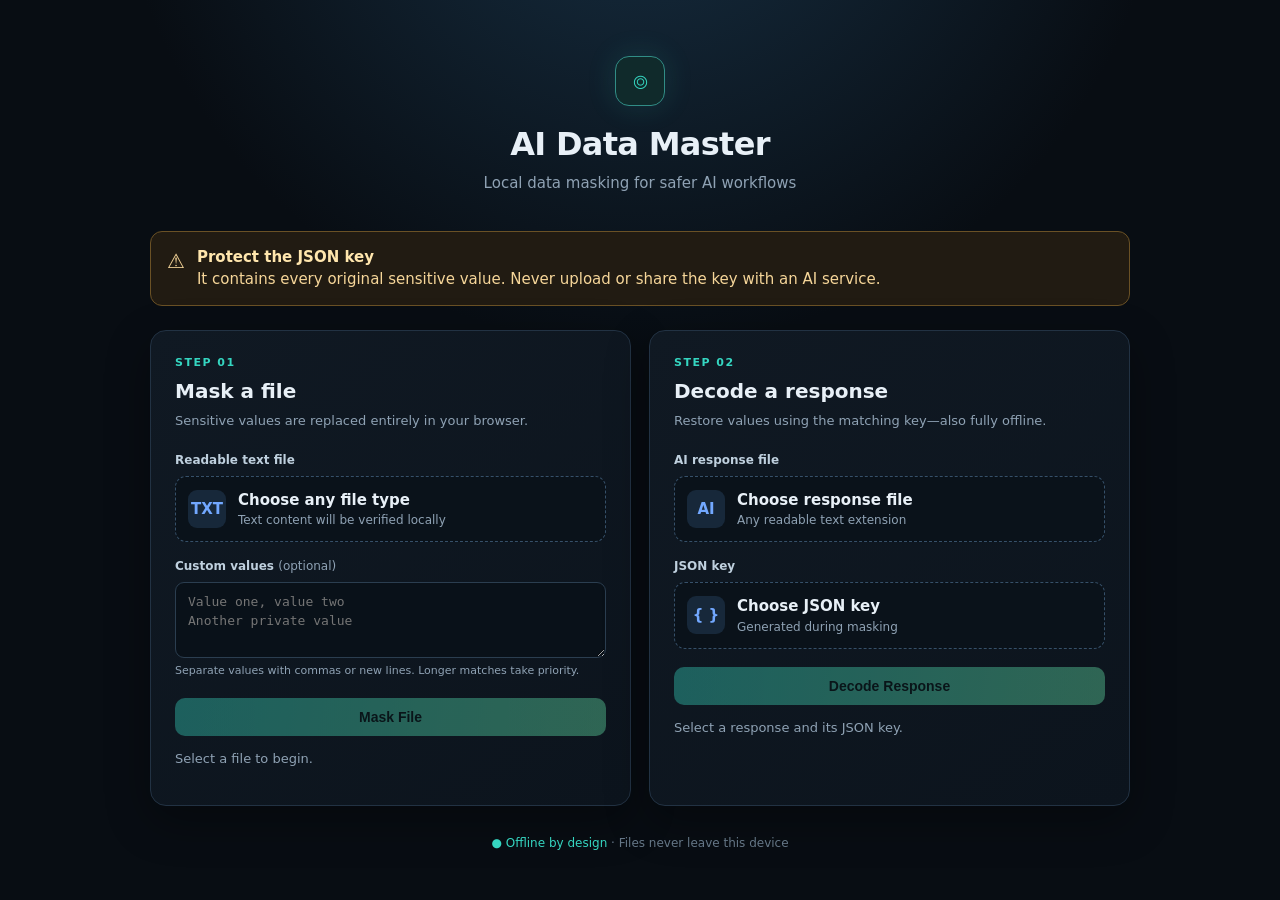
==== ai-data-master.html @ 07e9c04d "Document AI Data Master usage and security" ====
<!doctype html>
<html lang="en">
<head>
  <meta charset="utf-8">
  <meta name="viewport" content="width=device-width, initial-scale=1">
  <meta name="color-scheme" content="dark">
  <title>AI Data Master</title>
  <style>
    :root{--bg:#080d13;--panel:#101923;--panel2:#0c141d;--line:#223243;--text:#e8f0f7;--muted:#8fa2b4;--cyan:#35d6c1;--blue:#4d8dff;--warn:#ffbe55;--bad:#ff6b73;--ok:#57dfa0}
    *{box-sizing:border-box} body{margin:0;min-height:100vh;background:radial-gradient(circle at 50% -20%,#173044 0,transparent 42%),var(--bg);color:var(--text);font:15px/1.5 system-ui,-apple-system,Segoe UI,sans-serif}
    main{width:min(980px,calc(100% - 32px));margin:auto;padding:56px 0 48px} header{text-align:center;margin-bottom:36px}.mark{display:inline-grid;place-items:center;width:50px;height:50px;border:1px solid #318d86;border-radius:14px;background:#102a2b;color:var(--cyan);font-size:25px;box-shadow:0 0 30px #35d6c122}h1{font-size:32px;letter-spacing:-.7px;margin:14px 0 4px}header p{margin:0;color:var(--muted)}
    .notice{display:flex;gap:12px;align-items:flex-start;margin:0 auto 24px;padding:14px 16px;border:1px solid #6a5125;background:#211b12;border-radius:12px;color:#f6d699}.notice b{display:block;color:#ffe6ad}.notice span:first-child{font-size:20px}
    .grid{display:grid;grid-template-columns:1fr 1fr;gap:18px}.card{background:linear-gradient(145deg,var(--panel),var(--panel2));border:1px solid var(--line);border-radius:16px;padding:24px;box-shadow:0 15px 45px #0005}.card h2{margin:0;font-size:20px}.eyebrow{color:var(--cyan);font-size:11px;font-weight:800;letter-spacing:1.5px;text-transform:uppercase;margin-bottom:5px}.sub{color:var(--muted);font-size:13px;margin:5px 0 20px}
    label{display:block;font-size:12px;font-weight:700;margin:15px 0 7px;color:#bfd0de}.picker{position:relative;display:flex;align-items:center;gap:12px;min-height:66px;padding:12px;border:1px dashed #365069;border-radius:11px;background:#0a121a;cursor:pointer;transition:.2s}.picker:hover{border-color:var(--cyan);background:#0c191f}.picker input{position:absolute;inset:0;opacity:0;cursor:pointer}.file-icon{display:grid;place-items:center;flex:0 0 38px;height:38px;border-radius:9px;background:#17283a;color:#72a8ff;font-weight:800}.file-info{min-width:0}.file-name{white-space:nowrap;overflow:hidden;text-overflow:ellipsis;font-weight:650}.file-size{font-size:12px;color:var(--muted)}
    textarea{display:block;width:100%;height:76px;resize:vertical;background:#091119;color:var(--text);border:1px solid #2b3e50;border-radius:9px;padding:10px 12px;font:13px/1.45 ui-monospace,SFMono-Regular,monospace;outline:none}textarea:focus{border-color:var(--cyan);box-shadow:0 0 0 3px #35d6c119}.hint{font-size:11px;color:var(--muted);margin-top:5px}
    button,.download{width:100%;border:0;border-radius:10px;padding:11px 15px;font-weight:750;font-size:14px;cursor:pointer;text-decoration:none;text-align:center;transition:.2s}button.primary{margin-top:18px;color:#041410;background:linear-gradient(100deg,var(--cyan),#67e9ac)}button.primary:hover:not(:disabled){filter:brightness(1.1);transform:translateY(-1px)}button:disabled{opacity:.38;cursor:not-allowed}.downloads{display:grid;grid-template-columns:1fr 1fr;gap:9px;margin-top:10px}.download{display:none;color:#c9dbeb;background:#172432;border:1px solid #2d4357}.download:hover{border-color:#5681a5}.downloads.single{grid-template-columns:1fr}
    .progress-wrap{display:none;margin-top:17px}.progress-head{display:flex;justify-content:space-between;font-size:12px;color:var(--muted);margin-bottom:6px}.track{height:6px;background:#1b2834;border-radius:9px;overflow:hidden}.bar{height:100%;width:0;background:linear-gradient(90deg,var(--blue),var(--cyan));transition:width .12s}.status{min-height:22px;margin-top:13px;font-size:13px;color:var(--muted)}.status.ok{color:var(--ok)}.status.error{color:var(--bad)}footer{text-align:center;color:#657787;font-size:12px;margin-top:28px}.privacy{color:var(--cyan)}
    @media(max-width:760px){main{padding-top:30px}.grid{grid-template-columns:1fr}.card{padding:19px}.downloads{grid-template-columns:1fr}}
  </style>
</head>
<body>
<main>
  <header><div class="mark" aria-hidden="true">⌾</div><h1>AI Data Master</h1><p>Local data masking for safer AI workflows</p></header>
  <div class="notice"><span aria-hidden="true">⚠</span><div><b>Protect the JSON key</b>It contains every original sensitive value. Never upload or share the key with an AI service.</div></div>
  <div class="grid">
    <section class="card" aria-labelledby="mask-title">
      <div class="eyebrow">Step 01</div><h2 id="mask-title">Mask a file</h2><p class="sub">Sensitive values are replaced entirely in your browser.</p>
      <label for="sourceFile">Readable text file</label>
      <div class="picker"><input id="sourceFile" type="file"><div class="file-icon">TXT</div><div class="file-info"><div class="file-name" id="sourceName">Choose any file type</div><div class="file-size" id="sourceSize">Text content will be verified locally</div></div></div>
      <label for="customValues">Custom values <span style="color:var(--muted);font-weight:400">(optional)</span></label>
      <textarea id="customValues" placeholder="Value one, value two&#10;Another private value" aria-describedby="customHint"></textarea><div class="hint" id="customHint">Separate values with commas or new lines. Longer matches take priority.</div>
      <button class="primary" id="maskButton" disabled>Mask File</button>
      <div class="progress-wrap" id="maskProgress"><div class="progress-head"><span id="maskPhase">Processing locally</span><span id="maskPercent">0%</span></div><div class="track"><div class="bar" id="maskBar"></div></div></div>
      <div class="status" id="maskStatus" role="status" aria-live="polite">Select a file to begin.</div>
      <div class="downloads"><a class="download" id="maskedDownload">Download Masked File</a><a class="download" id="keyDownload">Download JSON Key</a></div>
    </section>
    <section class="card" aria-labelledby="decode-title">
      <div class="eyebrow">Step 02</div><h2 id="decode-title">Decode a response</h2><p class="sub">Restore values using the matching key—also fully offline.</p>
      <label for="responseFile">AI response file</label>
      <div class="picker"><input id="responseFile" type="file"><div class="file-icon">AI</div><div class="file-info"><div class="file-name" id="responseName">Choose response file</div><div class="file-size" id="responseSize">Any readable text extension</div></div></div>
      <label for="keyFile">JSON key</label>
      <div class="picker"><input id="keyFile" type="file" accept=".json,application/json"><div class="file-icon">{ }</div><div class="file-info"><div class="file-name" id="keyName">Choose JSON key</div><div class="file-size" id="keySize">Generated during masking</div></div></div>
      <button class="primary" id="decodeButton" disabled>Decode Response</button>
      <div class="progress-wrap" id="decodeProgress"><div class="progress-head"><span>Decoding locally</span><span id="decodePercent">0%</span></div><div class="track"><div class="bar" id="decodeBar"></div></div></div>
      <div class="status" id="decodeStatus" role="status" aria-live="polite">Select a response and its JSON key.</div>
      <div class="downloads single"><a class="download" id="decodedDownload">Download Decoded File</a></div>
    </section>
  </div>
  <footer><span class="privacy">● Offline by design</span> · Files never leave this device</footer>
</main>
<script>
(() => {
  'use strict';
  const CHUNK_SIZE = 4 * 1024 * 1024;
  const $ = id => document.getElementById(id);
  const state = { urls: [] };
  const formatSize = n => n < 1024 ? `${n} B` : n < 1048576 ? `${(n/1024).toFixed(1)} KB` : `${(n/1048576).toFixed(1)} MB`;
  const escapeRegex = value => value.replace(/[.*+?^${}()|[\]\\]/g, '\\$&');
  const tick = () => new Promise(resolve => setTimeout(resolve, 0));
  const setFile = (input, nameId, sizeId) => {
    const file = input.files[0];
    if (file) { $(nameId).textContent = file.name; $(sizeId).textContent = formatSize(file.size); }
  };
  const setProgress = (prefix, value) => {
    const percent = Math.max(0, Math.min(100, Math.round(value)));
    $(`${prefix}Progress`).style.display = 'block'; $(`${prefix}Bar`).style.width = `${percent}%`; $(`${prefix}Percent`).textContent = `${percent}%`;
  };
  const setStatus = (id, message, kind = '') => { const el = $(id); el.textContent = message; el.className = `status ${kind}`; };
  const download = (id, blob, name) => {
    const url = URL.createObjectURL(blob); state.urls.push(url); const link = $(id); link.href = url; link.download = name; link.style.display = 'block';
  };
  const outputName = (name, infix) => { const dot = name.lastIndexOf('.'); return dot > 0 ? `${name.slice(0,dot)}.${infix}${name.slice(dot)}` : `${name}.${infix}.txt`; };
  const likelyBinary = bytes => {
    if (!bytes.length) return false;
    let suspicious = 0;
    for (const b of bytes) { if (b === 0) return true; if ((b < 7 || (b > 13 && b < 32)) && b !== 27) suspicious++; }
    return suspicious / bytes.length > 0.02;
  };
  async function readTextChunks(file, onText, onProgress) {
    const decoder = new TextDecoder('utf-8', { fatal: true });
    let offset = 0;
    while (offset < file.size) {
      const bytes = new Uint8Array(await file.slice(offset, Math.min(offset + CHUNK_SIZE, file.size)).arrayBuffer());
      if (offset === 0 && likelyBinary(bytes.subarray(0, Math.min(bytes.length, 65536)))) throw new Error('This file appears to be binary. Please choose a readable text file.');
      let text;
      try { text = decoder.decode(bytes, { stream: offset + bytes.length < file.size }); } catch (_) { throw new Error('This file is not valid UTF-8 readable text.'); }
      await onText(text, offset + bytes.length >= file.size);
      offset += bytes.length; onProgress(file.size ? offset / file.size * 100 : 100); await tick();
    }
    if (!file.size) { await onText('', true); onProgress(100); }
  }
  function validIPv4(value) { const parts = value.split('.'); return parts.length === 4 && parts.every(p => /^\d{1,3}$/.test(p) && +p <= 255); }
  function validIPv6(value) {
    const v = value.replace(/^\[|\]$/g, '').replace(/%.+$/, '');
    if (!v.includes(':') || !/^[0-9a-f:.]+$/i.test(v)) return false;
    let s = v, ipv4Groups = 0;
    const tail = s.split(':').pop();
    if (tail.includes('.')) { if (!validIPv4(tail)) return false; s = s.slice(0, -tail.length) + '0:0'; ipv4Groups = 0; }
    if ((s.match(/::/g) || []).length > 1) return false;
    const groups = s.split(':').filter(Boolean);
    if (groups.some(g => !/^[0-9a-f]{1,4}$/i.test(g))) return false;
    return s.includes('::') ? groups.length < 8 - ipv4Groups : groups.length === 8 - ipv4Groups;
  }
  function createMasker(customInput) {
    const custom = [...new Set(customInput.split(/[\n,]+/).map(v => v.trim()).filter(Boolean))].sort((a,b) => b.length-a.length);
    const definitions = [
      { type:'CUSTOM', re: custom.length ? new RegExp(custom.map(escapeRegex).join('|'), 'g') : null, valid:()=>true, priority:0 },
      { type:'EMAIL', re:/\b[A-Z0-9.!#$%&'*+/=?^_`{|}~-]+@[A-Z0-9](?:[A-Z0-9-]{0,61}[A-Z0-9])?(?:\.[A-Z0-9](?:[A-Z0-9-]{0,61}[A-Z0-9])?)+\b/gi, valid:()=>true, priority:1 },
      { type:'IP', re:/(?<![\w.])(?:\d{1,3}\.){3}\d{1,3}(?![\w.])|(?<![\w:])(?:[0-9a-f]{0,4}:){2,7}[0-9a-f:.]{0,15}(?![\w:])/gi, valid:v=>v.includes(':')?validIPv6(v):validIPv4(v), priority:2 },
      { type:'DOMAIN', re:/(?<![@\w-])(?:[a-z0-9](?:[a-z0-9-]{0,61}[a-z0-9])?\.)+(?:com\.ph|com|org|net)\b/gi, valid:()=>true, priority:3 },
      { type:'PHONE', re:/(?<!\d)(?:(?:\+62|0062|62)[ .-]?8|08)\d(?:[ .-]?\d){7,11}(?!\d)/g, valid:v=>{const n=v.replace(/\D/g,''); return n.length>=10&&n.length<=15;}, priority:4 },
      { type:'CARD', re:/(?<!\d)(?:\d[ -]?){12,18}\d(?!\d)/g, valid:v=>{const n=v.replace(/\D/g,''); if(n.length<13||n.length>19)return false; let sum=0,alt=false; for(let i=n.length-1;i>=0;i--){let d=+n[i];if(alt&&(d*=2)>9)d-=9;sum+=d;alt=!alt;}return sum%10===0;}, priority:5 }
    ];
    const maps = new Map(), mappings = [], counts = {};
    function mask(text) {
      const hits = [];
      for (const d of definitions) { if (!d.re) continue; d.re.lastIndex=0; let m; while ((m=d.re.exec(text))) { if(d.valid(m[0])) hits.push({start:m.index,end:m.index+m[0].length,value:m[0],...d}); if(!m[0].length)d.re.lastIndex++; } }
      hits.sort((a,b)=>a.start-b.start||a.priority-b.priority||(b.end-b.start)-(a.end-a.start));
      const accepted=[]; let end=-1;
      for(const h of hits) if(h.start>=end){accepted.push(h);end=h.end;}
      let out='', pos=0;
      for(const h of accepted){let byValue=maps.get(h.type);if(!byValue){byValue=new Map();maps.set(h.type,byValue);}let token=byValue.get(h.value);if(!token){const number=byValue.size+1;token=`[${h.type}_${String(number).padStart(3,'0')}]`;byValue.set(h.value,token);mappings.push({token,original:h.value,type:h.type});}counts[h.type]=(counts[h.type]||0)+1;out+=text.slice(pos,h.start)+token;pos=h.end;} return out+text.slice(pos);
    }
    return { mask, mappings, counts };
  }
  $('sourceFile').addEventListener('change', e => { setFile(e.target,'sourceName','sourceSize'); $('maskButton').disabled=!e.target.files[0]; setStatus('maskStatus',e.target.files[0]?'Ready to mask locally.':'Select a file to begin.'); });
  $('responseFile').addEventListener('change', e => {setFile(e.target,'responseName','responseSize');updateDecode();});
  $('keyFile').addEventListener('change', e => {setFile(e.target,'keyName','keySize');updateDecode();});
  function updateDecode(){const ready=$('responseFile').files[0]&&$('keyFile').files[0];$('decodeButton').disabled=!ready;setStatus('decodeStatus',ready?'Ready to decode locally.':'Select a response and its JSON key.');}
  $('maskButton').addEventListener('click', async () => {
    const file=$('sourceFile').files[0]; if(!file)return; $('maskButton').disabled=true; $('maskedDownload').style.display=$('keyDownload').style.display='none'; setStatus('maskStatus','Reading and masking…');setProgress('mask',0);
    try{
      const masker=createMasker($('customValues').value), parts=[]; let carry='';
      await readTextChunks(file,async(text,last)=>{carry+=text;let cut=last?carry.length:carry.lastIndexOf('\n')+1;if(cut>0){parts.push(masker.mask(carry.slice(0,cut)));carry=carry.slice(cut);}},p=>setProgress('mask',p));
      const total=Object.values(masker.counts).reduce((a,b)=>a+b,0), categories=Object.keys(masker.counts).length;
      const key={version:'1.0',createdAt:new Date().toISOString(),mappings:masker.mappings};
      download('maskedDownload',new Blob(parts,{type:'text/plain;charset=utf-8'}),outputName(file.name,'masked'));
      download('keyDownload',new Blob([JSON.stringify(key,null,2)],{type:'application/json'}),outputName(file.name,'key').replace(/\.[^.]+$/,'.json'));
      setStatus('maskStatus',`Masked ${total.toLocaleString('en-US')} occurrences across ${categories} ${categories===1?'category':'categories'}.`,'ok');
    }catch(err){setStatus('maskStatus',err.message||'Unable to mask this file.','error');}finally{$('maskButton').disabled=false;}
  });
  $('decodeButton').addEventListener('click',async()=>{
    const response=$('responseFile').files[0],keyFile=$('keyFile').files[0];if(!response||!keyFile)return;$('decodeButton').disabled=true;$('decodedDownload').style.display='none';setStatus('decodeStatus','Reading key and decoding…');setProgress('decode',0);
    try{
      let key;try{key=JSON.parse(await keyFile.text());}catch(_){throw new Error('The selected key is not valid JSON.');}
      if(!key||!Array.isArray(key.mappings)||key.mappings.some(m=>!m||typeof m.token!=='string'||typeof m.original!=='string'))throw new Error('The JSON file is not a valid AI Data Master key.');
      const lookup=new Map(key.mappings.map(m=>[m.token,m.original]));const tokens=[...lookup.keys()].sort((a,b)=>b.length-a.length);const re=tokens.length?new RegExp(tokens.map(escapeRegex).join('|'),'g'):null;const parts=[];let carry='';
      await readTextChunks(response,async(text,last)=>{carry+=text;let cut=last?carry.length:carry.lastIndexOf('\n')+1;if(cut>0){const piece=carry.slice(0,cut);parts.push(re?piece.replace(re,t=>lookup.get(t)):piece);carry=carry.slice(cut);}},p=>setProgress('decode',p));
      download('decodedDownload',new Blob(parts,{type:'text/plain;charset=utf-8'}),outputName(response.name,'decoded'));setStatus('decodeStatus','Response decoded successfully.','ok');
    }catch(err){setStatus('decodeStatus',err.message||'Unable to decode this file.','error');}finally{$('decodeButton').disabled=false;}
  });
  window.addEventListener('beforeunload',()=>state.urls.forEach(URL.revokeObjectURL));
})();
</script>
</body>
</html>
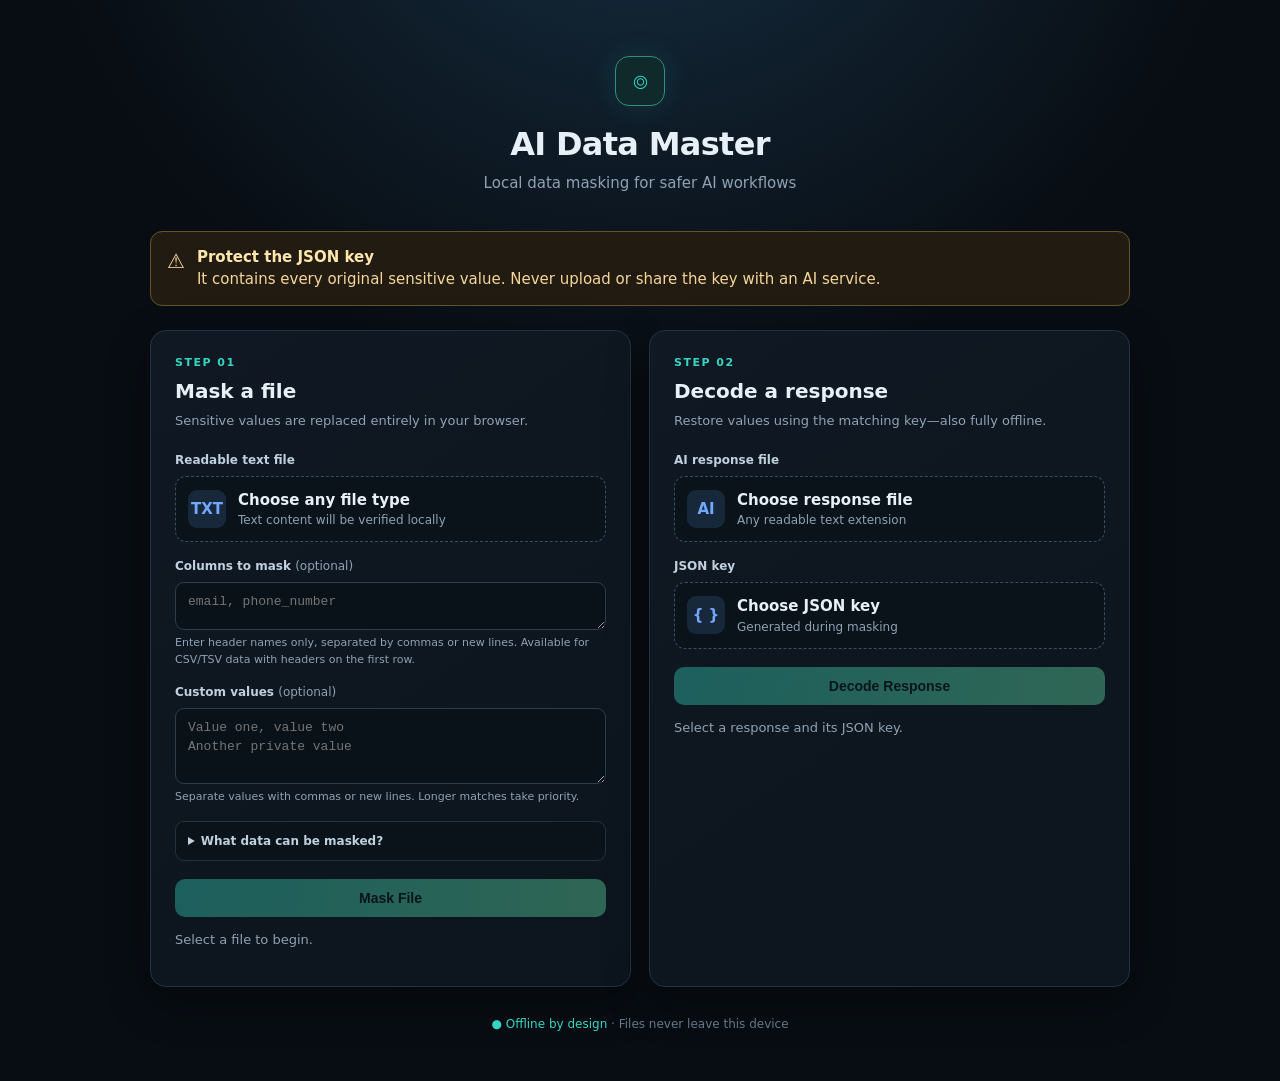
==== commit addc7dc4: "Mask Philippine mobile phone numbers" ====
--- a/ai-data-master.html
+++ b/ai-data-master.html
@@ -12,7 +12,7 @@
     .notice{display:flex;gap:12px;align-items:flex-start;margin:0 auto 24px;padding:14px 16px;border:1px solid #6a5125;background:#211b12;border-radius:12px;color:#f6d699}.notice b{display:block;color:#ffe6ad}.notice span:first-child{font-size:20px}
     .grid{display:grid;grid-template-columns:1fr 1fr;gap:18px}.card{background:linear-gradient(145deg,var(--panel),var(--panel2));border:1px solid var(--line);border-radius:16px;padding:24px;box-shadow:0 15px 45px #0005}.card h2{margin:0;font-size:20px}.eyebrow{color:var(--cyan);font-size:11px;font-weight:800;letter-spacing:1.5px;text-transform:uppercase;margin-bottom:5px}.sub{color:var(--muted);font-size:13px;margin:5px 0 20px}
     label{display:block;font-size:12px;font-weight:700;margin:15px 0 7px;color:#bfd0de}.picker{position:relative;display:flex;align-items:center;gap:12px;min-height:66px;padding:12px;border:1px dashed #365069;border-radius:11px;background:#0a121a;cursor:pointer;transition:.2s}.picker:hover{border-color:var(--cyan);background:#0c191f}.picker input{position:absolute;inset:0;opacity:0;cursor:pointer}.file-icon{display:grid;place-items:center;flex:0 0 38px;height:38px;border-radius:9px;background:#17283a;color:#72a8ff;font-weight:800}.file-info{min-width:0}.file-name{white-space:nowrap;overflow:hidden;text-overflow:ellipsis;font-weight:650}.file-size{font-size:12px;color:var(--muted)}
-    textarea{display:block;width:100%;height:76px;resize:vertical;background:#091119;color:var(--text);border:1px solid #2b3e50;border-radius:9px;padding:10px 12px;font:13px/1.45 ui-monospace,SFMono-Regular,monospace;outline:none}textarea:focus{border-color:var(--cyan);box-shadow:0 0 0 3px #35d6c119}.hint{font-size:11px;color:var(--muted);margin-top:5px}
+    textarea{display:block;width:100%;height:76px;resize:vertical;background:#091119;color:var(--text);border:1px solid #2b3e50;border-radius:9px;padding:10px 12px;font:13px/1.45 ui-monospace,SFMono-Regular,monospace;outline:none}textarea:focus{border-color:var(--cyan);box-shadow:0 0 0 3px #35d6c119}.hint{font-size:11px;color:var(--muted);margin-top:5px}.compact{height:48px}details{margin-top:15px;border:1px solid var(--line);border-radius:9px;background:#0a121a}summary{padding:10px 12px;cursor:pointer;color:#bfd0de;font-size:12px;font-weight:700}.mask-options{margin:0;padding:0 16px 12px 31px;color:var(--muted);font-size:12px;columns:2}.preview{display:none;margin-top:18px}.preview-head{display:flex;justify-content:space-between;align-items:center;margin-bottom:7px}.preview-head strong{font-size:12px}.preview-head span{color:var(--muted);font-size:11px}.preview-box{max-height:240px;overflow:auto;border:1px solid var(--line);border-radius:9px;background:#081018}.preview-box table{width:100%;border-collapse:collapse;font:12px/1.35 ui-monospace,SFMono-Regular,monospace}.preview-box th,.preview-box td{padding:7px 9px;border-right:1px solid var(--line);border-bottom:1px solid var(--line);text-align:left;white-space:nowrap;max-width:260px;overflow:hidden;text-overflow:ellipsis}.preview-box th{position:sticky;top:0;background:#162332;color:var(--cyan)}.preview-box pre{margin:0;padding:11px;white-space:pre-wrap;word-break:break-word;color:#b9cad8;font:12px/1.45 ui-monospace,SFMono-Regular,monospace}
     button,.download{width:100%;border:0;border-radius:10px;padding:11px 15px;font-weight:750;font-size:14px;cursor:pointer;text-decoration:none;text-align:center;transition:.2s}button.primary{margin-top:18px;color:#041410;background:linear-gradient(100deg,var(--cyan),#67e9ac)}button.primary:hover:not(:disabled){filter:brightness(1.1);transform:translateY(-1px)}button:disabled{opacity:.38;cursor:not-allowed}.downloads{display:grid;grid-template-columns:1fr 1fr;gap:9px;margin-top:10px}.download{display:none;color:#c9dbeb;background:#172432;border:1px solid #2d4357}.download:hover{border-color:#5681a5}.downloads.single{grid-template-columns:1fr}
     .progress-wrap{display:none;margin-top:17px}.progress-head{display:flex;justify-content:space-between;font-size:12px;color:var(--muted);margin-bottom:6px}.track{height:6px;background:#1b2834;border-radius:9px;overflow:hidden}.bar{height:100%;width:0;background:linear-gradient(90deg,var(--blue),var(--cyan));transition:width .12s}.status{min-height:22px;margin-top:13px;font-size:13px;color:var(--muted)}.status.ok{color:var(--ok)}.status.error{color:var(--bad)}footer{text-align:center;color:#657787;font-size:12px;margin-top:28px}.privacy{color:var(--cyan)}
     @media(max-width:760px){main{padding-top:30px}.grid{grid-template-columns:1fr}.card{padding:19px}.downloads{grid-template-columns:1fr}}
@@ -27,8 +27,12 @@
       <div class="eyebrow">Step 01</div><h2 id="mask-title">Mask a file</h2><p class="sub">Sensitive values are replaced entirely in your browser.</p>
       <label for="sourceFile">Readable text file</label>
       <div class="picker"><input id="sourceFile" type="file"><div class="file-icon">TXT</div><div class="file-info"><div class="file-name" id="sourceName">Choose any file type</div><div class="file-size" id="sourceSize">Text content will be verified locally</div></div></div>
+      <div class="preview" id="sourcePreview"><div class="preview-head"><strong>Data preview</strong><span id="previewMeta"></span></div><div class="preview-box" id="previewContent"></div></div>
+      <label for="columnHeaders">Columns to mask <span style="color:var(--muted);font-weight:400">(optional)</span></label>
+      <textarea class="compact" id="columnHeaders" placeholder="email, phone_number" aria-describedby="columnHint"></textarea><div class="hint" id="columnHint">Enter header names only, separated by commas or new lines. Available for CSV/TSV data with headers on the first row.</div>
       <label for="customValues">Custom values <span style="color:var(--muted);font-weight:400">(optional)</span></label>
       <textarea id="customValues" placeholder="Value one, value two&#10;Another private value" aria-describedby="customHint"></textarea><div class="hint" id="customHint">Separate values with commas or new lines. Longer matches take priority.</div>
+      <details><summary>What data can be masked?</summary><ul class="mask-options"><li>Email addresses</li><li>IPv4 and IPv6 addresses</li><li>Supported domains</li><li>Indonesian phone numbers</li><li>Philippine mobile numbers</li><li>Luhn-valid card numbers</li><li>Selected column values</li><li>Custom values</li></ul></details>
       <button class="primary" id="maskButton" disabled>Mask File</button>
       <div class="progress-wrap" id="maskProgress"><div class="progress-head"><span id="maskPhase">Processing locally</span><span id="maskPercent">0%</span></div><div class="track"><div class="bar" id="maskBar"></div></div></div>
       <div class="status" id="maskStatus" role="status" aria-live="polite">Select a file to begin.</div>
@@ -70,6 +74,20 @@
     const url = URL.createObjectURL(blob); state.urls.push(url); const link = $(id); link.href = url; link.download = name; link.style.display = 'block';
   };
   const outputName = (name, infix) => { const dot = name.lastIndexOf('.'); return dot > 0 ? `${name.slice(0,dot)}.${infix}${name.slice(dot)}` : `${name}.${infix}.txt`; };
+  const requestedHeaders = () => [...new Set($('columnHeaders').value.split(/[\n,]+/).map(v=>v.trim()).filter(Boolean))];
+  function parseRow(line, delimiter) {
+    const cells=[]; let start=0, value='', quoted=false;
+    for(let i=0;i<=line.length;i++){const c=line[i];if(i===line.length||(!quoted&&c===delimiter)){cells.push({value,start,end:i});start=i+1;value='';continue;}if(c==='"'){if(quoted&&line[i+1]==='"'){value+='"';i++;}else quoted=!quoted;}else value+=c;}
+    return cells;
+  }
+  function delimiterFor(text, name='') { const first=(text.split(/\r?\n/,1)[0]||''); if(/\.tsv$/i.test(name))return '\t'; const tabs=(first.match(/\t/g)||[]).length,commas=(first.match(/,/g)||[]).length; return tabs>commas&&tabs?'\t':commas?',':null; }
+  function renderPreview(text,file){
+    const wrap=$('sourcePreview'),box=$('previewContent');box.replaceChildren();const delimiter=delimiterFor(text,file.name);let rows,headers;
+    try{const json=JSON.parse(text);if(Array.isArray(json)&&json.length&&json.every(v=>v&&typeof v==='object'&&!Array.isArray(v))){headers=[...new Set(json.slice(0,8).flatMap(Object.keys))];rows=json.slice(0,8).map(item=>headers.map(h=>item[h]));}}catch(_){/* Preview as delimited or plain text. */}
+    if(!rows&&delimiter){const lines=text.split(/\r?\n/).filter((line,i,a)=>line||i<a.length-1).slice(0,9);headers=(parseRow(lines.shift()||'',delimiter)).map(c=>c.value);rows=lines.map(line=>parseRow(line,delimiter).map(c=>c.value));}
+    if(rows&&headers.length){const table=document.createElement('table'),head=document.createElement('thead'),tr=document.createElement('tr');headers.slice(0,12).forEach(h=>{const th=document.createElement('th');th.textContent=h;tr.append(th);});head.append(tr);table.append(head);const body=document.createElement('tbody');rows.forEach(row=>{const r=document.createElement('tr');headers.slice(0,12).forEach((_,i)=>{const td=document.createElement('td'),value=row[i];td.textContent=value==null?'':typeof value==='object'?JSON.stringify(value):String(value);r.append(td);});body.append(r);});table.append(body);box.append(table);$('previewMeta').textContent=`First ${rows.length} data rows`;
+    }else{const pre=document.createElement('pre');pre.textContent=text.slice(0,4000)||'(empty file)';box.append(pre);$('previewMeta').textContent=text.length>4000?'First 4,000 characters':'File beginning';}wrap.style.display='block';
+  }
   const likelyBinary = bytes => {
     if (!bytes.length) return false;
     let suspicious = 0;
@@ -109,6 +127,7 @@
       { type:'IP', re:/(?<![\w.])(?:\d{1,3}\.){3}\d{1,3}(?![\w.])|(?<![\w:])(?:[0-9a-f]{0,4}:){2,7}[0-9a-f:.]{0,15}(?![\w:])/gi, valid:v=>v.includes(':')?validIPv6(v):validIPv4(v), priority:2 },
       { type:'DOMAIN', re:/(?<![@\w-])(?:[a-z0-9](?:[a-z0-9-]{0,61}[a-z0-9])?\.)+(?:com\.ph|com|org|net)\b/gi, valid:()=>true, priority:3 },
       { type:'PHONE', re:/(?<!\d)(?:(?:\+62|0062|62)[ .-]?8|08)\d(?:[ .-]?\d){7,11}(?!\d)/g, valid:v=>{const n=v.replace(/\D/g,''); return n.length>=10&&n.length<=15;}, priority:4 },
+      { type:'PHONE_PH', re:/(?<!\d)(?:(?:\+63|0063|63)[ .-]?9|09)\d(?:[ .-]?\d){8}(?!\d)/g, valid:v=>{const n=v.replace(/\D/g,'');return /^09\d{9}$/.test(n)||/^639\d{9}$/.test(n)||/^00639\d{9}$/.test(n);}, priority:4 },
       { type:'CARD', re:/(?<!\d)(?:\d[ -]?){12,18}\d(?!\d)/g, valid:v=>{const n=v.replace(/\D/g,''); if(n.length<13||n.length>19)return false; let sum=0,alt=false; for(let i=n.length-1;i>=0;i--){let d=+n[i];if(alt&&(d*=2)>9)d-=9;sum+=d;alt=!alt;}return sum%10===0;}, priority:5 }
     ];
     const maps = new Map(), mappings = [], counts = {};
@@ -121,17 +140,18 @@
       let out='', pos=0;
       for(const h of accepted){let byValue=maps.get(h.type);if(!byValue){byValue=new Map();maps.set(h.type,byValue);}let token=byValue.get(h.value);if(!token){const number=byValue.size+1;token=`[${h.type}_${String(number).padStart(3,'0')}]`;byValue.set(h.value,token);mappings.push({token,original:h.value,type:h.type});}counts[h.type]=(counts[h.type]||0)+1;out+=text.slice(pos,h.start)+token;pos=h.end;} return out+text.slice(pos);
     }
-    return { mask, mappings, counts };
+    function maskColumn(value,header){if(!value)return value;const type='COLUMN',key=`${header}\0${value}`;let byValue=maps.get(type);if(!byValue){byValue=new Map();maps.set(type,byValue);}let token=byValue.get(key);if(!token){token=`[COLUMN_${String(byValue.size+1).padStart(3,'0')}]`;byValue.set(key,token);mappings.push({token,original:value,type,header});}counts[type]=(counts[type]||0)+1;return token;}
+    return { mask, maskColumn, mappings, counts };
   }
-  $('sourceFile').addEventListener('change', e => { setFile(e.target,'sourceName','sourceSize'); $('maskButton').disabled=!e.target.files[0]; setStatus('maskStatus',e.target.files[0]?'Ready to mask locally.':'Select a file to begin.'); });
+  $('sourceFile').addEventListener('change', async e => { const file=e.target.files[0];setFile(e.target,'sourceName','sourceSize');$('maskButton').disabled=!file;setStatus('maskStatus',file?'Loading preview…':'Select a file to begin.');$('sourcePreview').style.display='none';if(file){try{const bytes=new Uint8Array(await file.slice(0,65536).arrayBuffer());if(likelyBinary(bytes))throw new Error('This file appears to be binary.');renderPreview(new TextDecoder('utf-8',{fatal:true}).decode(bytes),file);setStatus('maskStatus','Ready to mask locally.');}catch(err){setStatus('maskStatus',err.message||'Preview unavailable.','error');}} });
   $('responseFile').addEventListener('change', e => {setFile(e.target,'responseName','responseSize');updateDecode();});
   $('keyFile').addEventListener('change', e => {setFile(e.target,'keyName','keySize');updateDecode();});
   function updateDecode(){const ready=$('responseFile').files[0]&&$('keyFile').files[0];$('decodeButton').disabled=!ready;setStatus('decodeStatus',ready?'Ready to decode locally.':'Select a response and its JSON key.');}
   $('maskButton').addEventListener('click', async () => {
     const file=$('sourceFile').files[0]; if(!file)return; $('maskButton').disabled=true; $('maskedDownload').style.display=$('keyDownload').style.display='none'; setStatus('maskStatus','Reading and masking…');setProgress('mask',0);
     try{
-      const masker=createMasker($('customValues').value), parts=[]; let carry='';
-      await readTextChunks(file,async(text,last)=>{carry+=text;let cut=last?carry.length:carry.lastIndexOf('\n')+1;if(cut>0){parts.push(masker.mask(carry.slice(0,cut)));carry=carry.slice(cut);}},p=>setProgress('mask',p));
+      const masker=createMasker($('customValues').value), parts=[],wanted=requestedHeaders();let carry='',headerIndices=null,delimiter=null;
+      await readTextChunks(file,async(text,last)=>{carry+=text;let cut=last?carry.length:carry.lastIndexOf('\n')+1;if(cut>0){let piece=carry.slice(0,cut);carry=carry.slice(cut);if(wanted.length){const lines=piece.split(/(?<=\n)/);for(let i=0;i<lines.length;i++){const ending=(lines[i].match(/\r?\n$/)||[''])[0];let line=lines[i].slice(0,lines[i].length-ending.length);if(headerIndices===null){delimiter=delimiterFor(line,file.name);if(!delimiter)throw new Error('Column masking requires CSV or TSV data.');const headers=parseRow(line,delimiter).map(c=>c.value.trim());const missing=wanted.filter(h=>!headers.includes(h));if(missing.length)throw new Error(`Column header not found: ${missing.join(', ')}`);headerIndices=wanted.map(h=>headers.indexOf(h));}else{const cells=parseRow(line,delimiter),replacements=headerIndices.filter(index=>cells[index]).map(index=>({cell:cells[index],value:masker.maskColumn(cells[index].value,wanted[headerIndices.indexOf(index)])})).sort((a,b)=>b.cell.start-a.cell.start);for(const r of replacements){const raw=line.slice(r.cell.start,r.cell.end),quoted=raw.startsWith('"')&&raw.endsWith('"');line=line.slice(0,r.cell.start)+(quoted?`"${r.value}"`:r.value)+line.slice(r.cell.end);}}lines[i]=line+ending;}piece=lines.join('');}parts.push(masker.mask(piece));}},p=>setProgress('mask',p));
       const total=Object.values(masker.counts).reduce((a,b)=>a+b,0), categories=Object.keys(masker.counts).length;
       const key={version:'1.0',createdAt:new Date().toISOString(),mappings:masker.mappings};
       download('maskedDownload',new Blob(parts,{type:'text/plain;charset=utf-8'}),outputName(file.name,'masked'));
